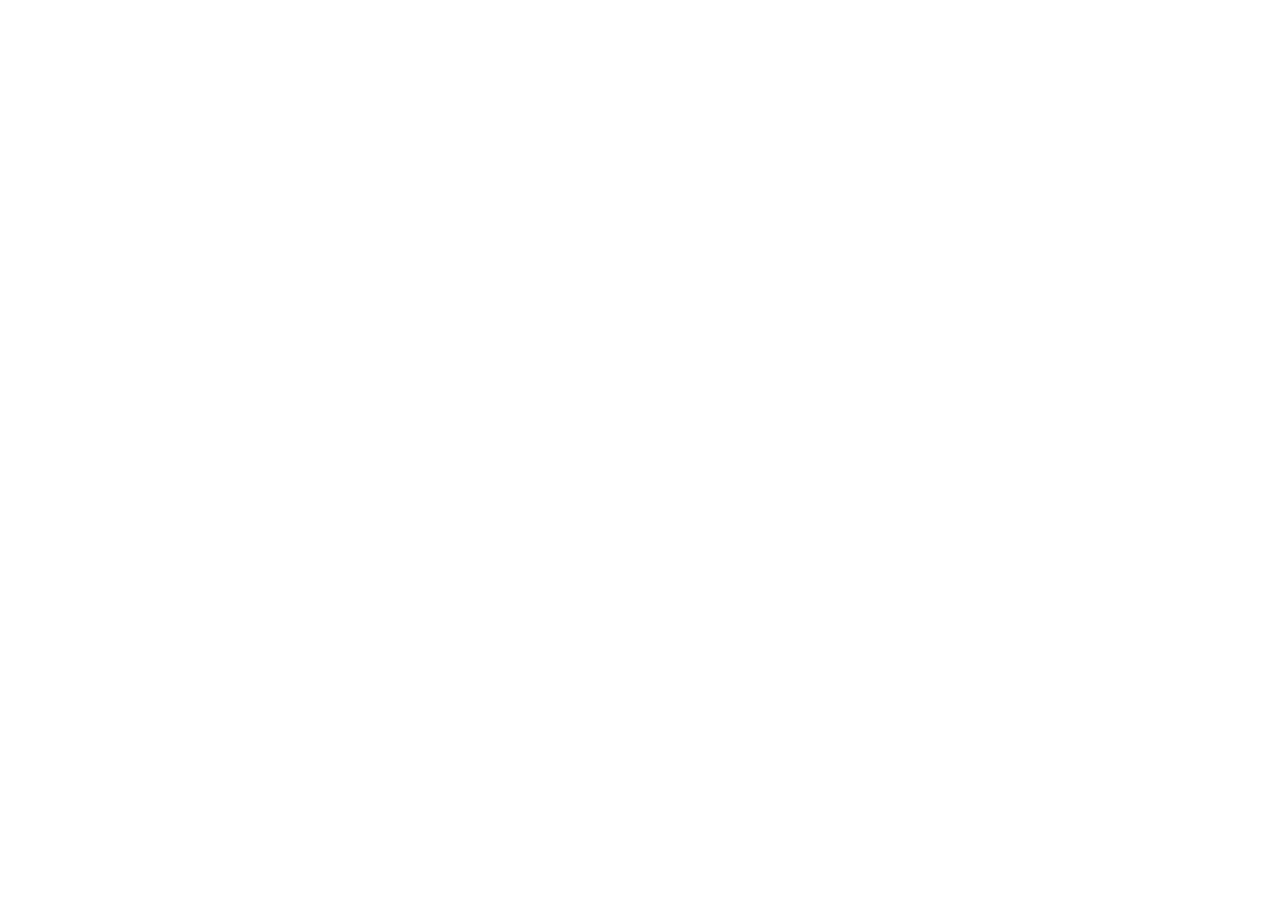
==== static/index.html @ 640d33e4 "dodanie szkieletu html" ====
<!DOCTYPE html>
<html lang="pl" data-theme="light">
<head>
  <meta charset="UTF-8">
  <meta name="viewport" content="width=device-width, initial-scale=1">
  <title>Personal Dashboard</title>
  <link rel="stylesheet" href="/static/style.css">
</head>
<body>

     <main id="grid" class="grid">









     </main>
     <script src="/static/app.js"></script>
</body>
</html>
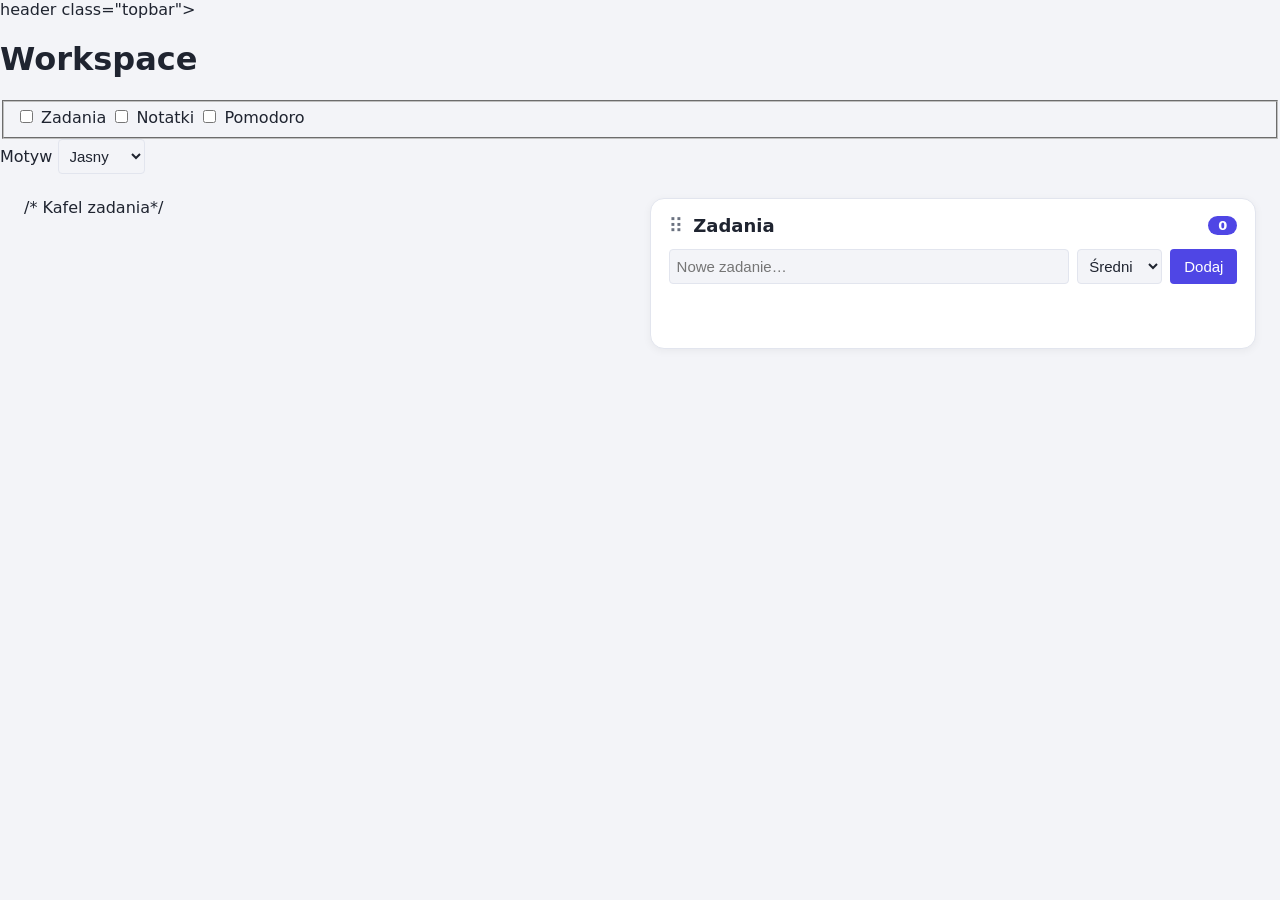
==== commit 44145689: "zrobienie szkieletu strony i darkmode" ====
--- a/static/index.html
+++ b/static/index.html
@@ -3,22 +3,56 @@
 <head>
   <meta charset="UTF-8">
   <meta name="viewport" content="width=device-width, initial-scale=1">
-  <title>Personal Dashboard</title>
+  <title>Workspace</title>
   <link rel="stylesheet" href="/static/style.css">
 </head>
 <body>
+header class="topbar">
+    <h1>Workspace</h1>
 
-     <main id="grid" class="grid">
+    <div class="controls">
+      <fieldset class="tile-toggles" aria-label="Widoczność kafelków">
+        <label><input type="checkbox" data-toggle="tasks"> Zadania</label>
+        <label><input type="checkbox" data-toggle="notes"> Notatki</label>
+        <label><input type="checkbox" data-toggle="pomodoro"> Pomodoro</label>
+      </fieldset>
 
+      <label class="theme-picker">
+        Motyw
+        <select id="theme-select">
+          <option value="light">Jasny</option>
+          <option value="dark">Ciemny</option>
+          <option value="ocean">Ocean</option>
+          <option value="forest">Las</option>
+        </select>
+      </label>
+    </div>
+  </header>
 
+  <main id="grid" class="grid">
 
+    /* Kafel zadania*/
+    <section class="tile" data-tile="tasks">
+      <div class="tile-head">
+        <span class="drag-handle" title="Przeciągnij, aby zmienić kolejność" aria-label="Uchwyt przeciągania">⠿</span>
+        <h2>Zadania</h2>
+        <span id="tasks-count" class="badge">0</span>
+      </div>
 
+      <form id="task-form" class="row">
+        <input id="task-title" type="text" placeholder="Nowe zadanie…" maxlength="200" required>
+        <select id="task-priority" aria-label="Priorytet">
+          <option value="low">Niski</option>
+          <option value="medium" selected>Średni</option>
+          <option value="high">Wysoki</option>
+        </select>
+        <button type="submit">Dodaj</button>
+      </form>
 
-
-
-
-
-     </main>
+      <ul id="task-list" class="task-list"></ul>
+      <p id="tasks-empty" class="muted" hidden>Brak zadań. Dodaj pierwsze!</p>
+    </section>
+    
      <script src="/static/app.js"></script>
 </body>
 </html>
--- a/static/style.css
+++ b/static/style.css
@@ -0,0 +1,176 @@
+:root,
+[data-theme="light"] {
+  --bg: #f3f4f8;
+  --surface: #ffffff;
+  --text: #1f2430;
+  --muted: #6b7280;
+  --border: #e2e5ee;
+  --accent: #4f46e5;
+  --accent-text: #ffffff;
+  --danger: #dc2626;
+  --high: #dc2626;
+  --medium: #d97706;
+  --low: #16a34a;
+}
+
+[data-theme="dark"] {
+  --bg: #12141a;
+  --surface: #1c1f29;
+  --text: #e8eaf0;
+  --muted: #9aa1b2;
+  --border: #2d3140;
+  --accent: #818cf8;
+  --accent-text: #11131a;
+  --danger: #f87171;
+  --high: #f87171;
+  --medium: #fbbf24;
+  --low: #4ade80;
+}
+
+* { box-sizing: border-box; }
+
+body {
+  margin: 0;
+  font-family: system-ui, -apple-system, "Segoe UI", Roboto, sans-serif;
+  background: var(--bg);
+  color: var(--text);
+  transition: background 0.2s, color 0.2s;
+}
+
+/*układ siatki i kafelków*/
+.grid {
+  display: grid;
+  grid-template-columns: repeat(auto-fit, minmax(320px, 1fr));
+  gap: 1.25rem;
+  padding: 1.5rem;
+  align-items: start;
+}
+
+.tile {
+  background: var(--surface);
+  border: 1px solid var(--border);
+  border-radius: 14px;
+  padding: 1rem 1.1rem 1.2rem;
+  box-shadow: 0 2px 8px rgba(0, 0, 0, 0.05);
+  display: flex;
+  flex-direction: column;
+  gap: 0.8rem;
+  transition: box-shadow 0.15s, transform 0.15s, opacity 0.15s;
+}
+.tile[hidden], .tile.is-hidden { display: none; }
+.tile.dragging { opacity: 0.45; }
+.tile.drag-over { box-shadow: 0 0 0 3px var(--accent); transform: scale(1.01); }
+
+.tile-head { display: flex; align-items: center; gap: 0.6rem; }
+.tile-head h2 { margin: 0; font-size: 1.05rem; flex: 1; }
+.drag-handle { cursor: grab; color: var(--muted); font-size: 1.3rem; user-select: none; line-height: 1; }
+.drag-handle:active { cursor: grabbing; }
+
+.badge {
+  background: var(--accent);
+  color: var(--accent-text);
+  border-radius: 999px;
+  padding: 0.1rem 0.6rem;
+  font-size: 0.8rem;
+  font-weight: 600;
+}
+
+.tile-head {
+  display: flex;
+  align-items: center;
+  gap: 10px;
+}
+ 
+.tile-head h2 {
+  margin: 0;
+  font-size: 18px;
+  flex: 1;
+}
+ 
+.drag-handle {
+  cursor: grab;
+  font-size: 20px;
+  color: var(--muted);
+}
+ 
+.badge {
+  background: var(--accent);
+  color: var(--accent-text);
+  border-radius: 10px;
+  padding: 2px 10px;
+  font-size: 13px;
+}
+ 
+
+/*Formularze i przyciski*/
+.row {
+  display: flex;
+  gap: 8px;
+}
+ 
+.row.center {
+  justify-content: center;
+  flex-wrap: wrap;
+}
+ 
+input[type="text"],
+input[type="number"],
+select,
+textarea {
+  font-size: 15px;
+  padding: 7px;
+  border: 1px solid var(--border);
+  border-radius: 4px;
+  background: var(--bg);
+  color: var(--text);
+}
+ 
+input[type="text"] {
+  flex: 1;
+  min-width: 0;
+}
+ 
+textarea {
+  width: 100%;
+}
+ 
+button {
+  font-size: 15px;
+  padding: 7px 14px;
+  border: none;
+  border-radius: 4px;
+  background: var(--accent);
+  color: var(--accent-text);
+  cursor: pointer;
+}
+ 
+button:hover {
+  opacity: 0.85;
+}
+ 
+button.secondary {
+  background: var(--bg);
+  color: var(--text);
+  border: 1px solid var(--border);
+}
+ 
+button.danger {
+  background: transparent;
+  color: var(--high);
+  border: 1px solid var(--high);
+}
+ 
+button.icon {
+  background: transparent;
+  color: var(--muted);
+  padding: 2px 6px;
+}
+ 
+.muted {
+  color: var(--muted);
+}
+ 
+.small {
+  font-size: 13px;
+}
+ 
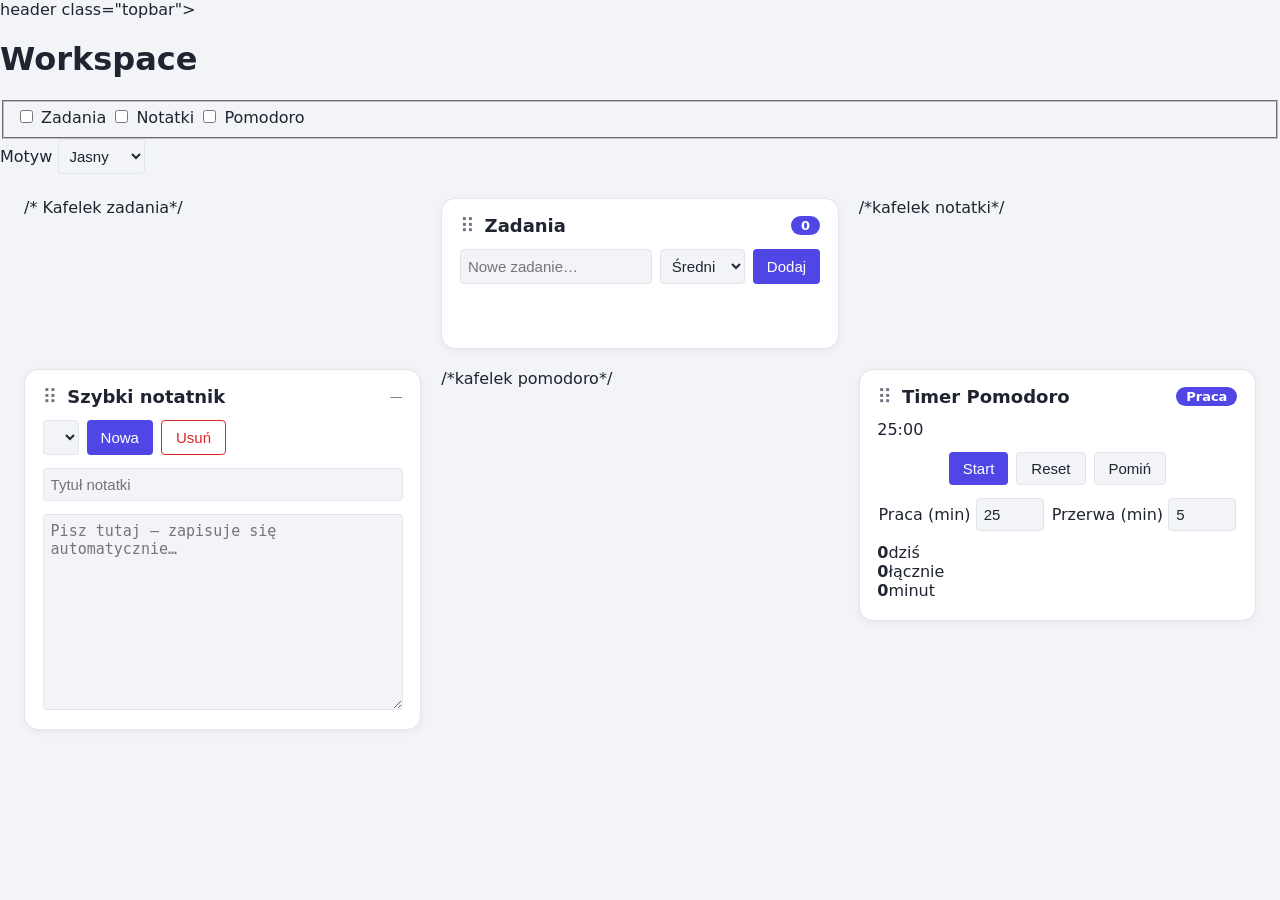
==== commit 571a5d9e: "dokonczenie szkieletu strony" ====
--- a/static/index.html
+++ b/static/index.html
@@ -31,7 +31,7 @@
 
   <main id="grid" class="grid">
 
-    /* Kafel zadania*/
+    /* Kafelek zadania*/
     <section class="tile" data-tile="tasks">
       <div class="tile-head">
         <span class="drag-handle" title="Przeciągnij, aby zmienić kolejność" aria-label="Uchwyt przeciągania">⠿</span>
@@ -52,6 +52,58 @@
       <ul id="task-list" class="task-list"></ul>
       <p id="tasks-empty" class="muted" hidden>Brak zadań. Dodaj pierwsze!</p>
     </section>
+
+    /*kafelek notatki*/
+    <section class="tile" data-tile="notes">
+      <div class="tile-head">
+        <span class="drag-handle" title="Przeciągnij, aby zmienić kolejność" aria-label="Uchwyt przeciągania">⠿</span>
+        <h2>Szybki notatnik</h2>
+        <span id="note-status" class="muted small">—</span>
+      </div>
+
+      <div class="row">
+        <select id="note-select" aria-label="Wybierz notatkę"></select>
+        <button id="note-new" type="button">Nowa</button>
+        <button id="note-delete" type="button" class="danger">Usuń</button>
+      </div>
+
+      <input id="note-title" type="text" placeholder="Tytuł notatki" maxlength="100">
+      <textarea id="note-content" rows="10" placeholder="Pisz tutaj – zapisuje się automatycznie…"></textarea>
+    </section>
+
+    /*kafelek pomodoro*/
+    <section class="tile" data-tile="pomodoro">
+      <div class="tile-head">
+        <span class="drag-handle" title="Przeciągnij, aby zmienić kolejność" aria-label="Uchwyt przeciągania">⠿</span>
+        <h2>Timer Pomodoro</h2>
+        <span id="pomo-mode" class="badge">Praca</span>
+      </div>
+
+      <div id="pomo-time" class="pomo-time" role="timer" aria-live="off">25:00</div>
+
+      <div class="row center">
+        <button id="pomo-start" type="button">Start</button>
+        <button id="pomo-reset" type="button" class="secondary">Reset</button>
+        <button id="pomo-skip" type="button" class="secondary">Pomiń</button>
+      </div>
+
+      <div class="row center durations">
+        <label>Praca (min)
+          <input id="pomo-work" type="number" min="1" max="120" value="25">
+        </label>
+        <label>Przerwa (min)
+          <input id="pomo-break" type="number" min="1" max="120" value="5">
+        </label>
+      </div>
+
+      <div class="stats">
+        <div><strong id="pomo-today">0</strong><span>dziś</span></div>
+        <div><strong id="pomo-total">0</strong><span>łącznie</span></div>
+        <div><strong id="pomo-minutes">0</strong><span>minut</span></div>
+      </div>
+    </section>
+
+  </main>
     
      <script src="/static/app.js"></script>
 </body>
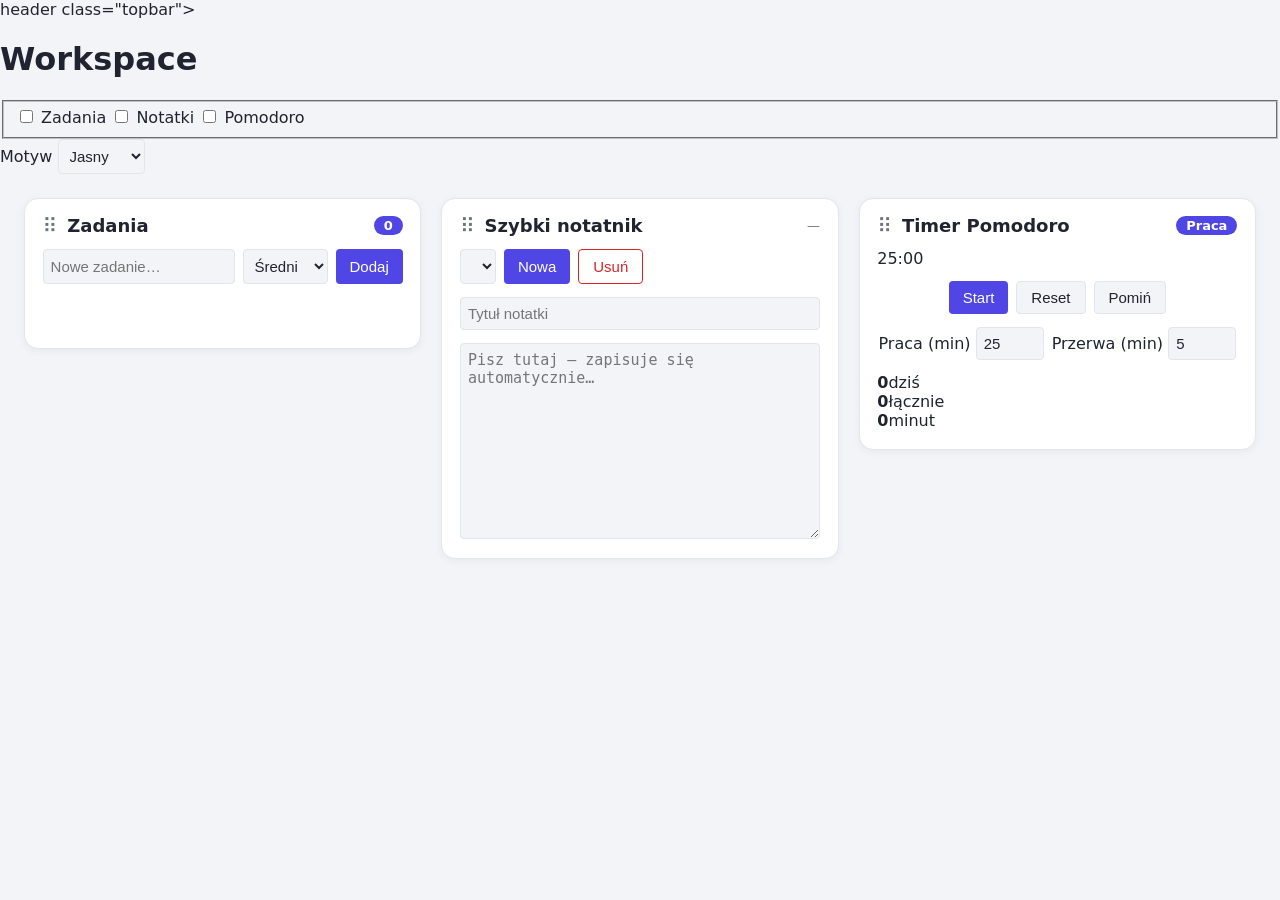
==== commit 0a0927c6: "fix komentarzy" ====
--- a/static/index.html
+++ b/static/index.html
@@ -31,7 +31,7 @@
 
   <main id="grid" class="grid">
 
-    /* Kafelek zadania*/
+    <!-- kafelek zadań -->
     <section class="tile" data-tile="tasks">
       <div class="tile-head">
         <span class="drag-handle" title="Przeciągnij, aby zmienić kolejność" aria-label="Uchwyt przeciągania">⠿</span>
@@ -53,7 +53,7 @@
       <p id="tasks-empty" class="muted" hidden>Brak zadań. Dodaj pierwsze!</p>
     </section>
 
-    /*kafelek notatki*/
+    <!-- kafelek notatki -->
     <section class="tile" data-tile="notes">
       <div class="tile-head">
         <span class="drag-handle" title="Przeciągnij, aby zmienić kolejność" aria-label="Uchwyt przeciągania">⠿</span>
@@ -71,7 +71,7 @@
       <textarea id="note-content" rows="10" placeholder="Pisz tutaj – zapisuje się automatycznie…"></textarea>
     </section>
 
-    /*kafelek pomodoro*/
+    <!-- kafelek pomodoro -->
     <section class="tile" data-tile="pomodoro">
       <div class="tile-head">
         <span class="drag-handle" title="Przeciągnij, aby zmienić kolejność" aria-label="Uchwyt przeciągania">⠿</span>
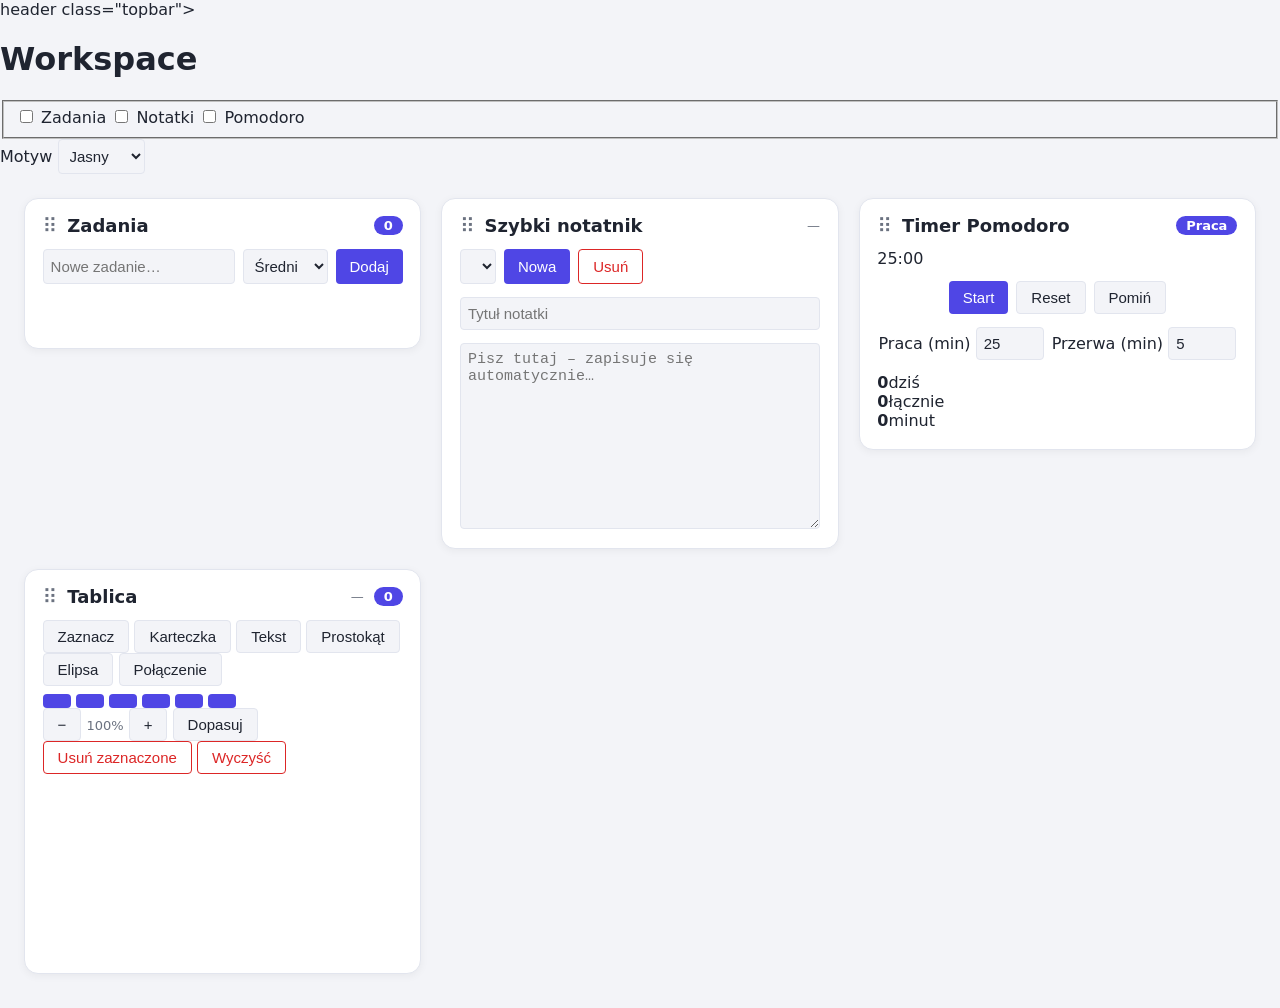
==== commit 2441721e: "dodanie szkieletu tablicy do html" ====
--- a/static/index.html
+++ b/static/index.html
@@ -102,11 +102,61 @@
         <div><strong id="pomo-minutes">0</strong><span>minut</span></div>
       </div>
     </section>
+  
+     <!---- kafelek tablicy -->
+    <section class="tile" data-tile="board">
+      <div class="tile-head">
+        <span class="drag-handle" title="Przeciągnij, aby zmienić kolejność" aria-label="Uchwyt przeciągania">⠿</span>
+        <h2>Tablica</h2>
+        <span id="board-status" class="muted small">—</span>
+        <span id="board-count" class="badge" title="Liczba elementów">0</span>
+      </div>
+
+      <div class="board-toolbar" role="toolbar" aria-label="Narzędzia tablicy">
+        <div class="tool-group">
+          <button type="button" class="tool secondary active" data-tool="select" title="Zaznacz i przesuwaj (V)">Zaznacz</button>
+          <button type="button" class="tool secondary" data-tool="sticky" title="Karteczka (N)">Karteczka</button>
+          <button type="button" class="tool secondary" data-tool="text" title="Tekst (T)">Tekst</button>
+          <button type="button" class="tool secondary" data-tool="rect" title="Prostokąt (R)">Prostokąt</button>
+          <button type="button" class="tool secondary" data-tool="ellipse" title="Elipsa (E)">Elipsa</button>
+          <button type="button" class="tool secondary" data-tool="connect" title="Połączenie – strzałka między elementami (C)">Połączenie</button>
+        </div>
+
+        <div class="tool-group" role="group" aria-label="Kolor">
+          <button type="button" class="swatch active" data-color="yellow" title="Żółty" aria-label="Żółty"></button>
+          <button type="button" class="swatch" data-color="orange" title="Pomarańczowy" aria-label="Pomarańczowy"></button>
+          <button type="button" class="swatch" data-color="pink" title="Różowy" aria-label="Różowy"></button>
+          <button type="button" class="swatch" data-color="purple" title="Fioletowy" aria-label="Fioletowy"></button>
+          <button type="button" class="swatch" data-color="blue" title="Niebieski" aria-label="Niebieski"></button>
+          <button type="button" class="swatch" data-color="green" title="Zielony" aria-label="Zielony"></button>
+        </div>
+
+        <div class="tool-group">
+          <button type="button" id="board-zoom-out" class="secondary" title="Oddal" aria-label="Oddal">−</button>
+          <span id="board-zoom-label" class="muted small zoom-label">100%</span>
+          <button type="button" id="board-zoom-in" class="secondary" title="Przybliż" aria-label="Przybliż">+</button>
+          <button type="button" id="board-fit" class="secondary" title="Dopasuj widok do zawartości">Dopasuj</button>
+        </div>
+
+        <div class="tool-group">
+          <button type="button" id="board-delete" class="danger" disabled title="Usuń zaznaczony element (Delete)">Usuń zaznaczone</button>
+          <button type="button" id="board-clear" class="danger" title="Usuń wszystko z tablicy">Wyczyść</button>
+        </div>
+      </div>
+
+      <div id="board-viewport" class="board-viewport" tabindex="0" data-tool="select">
+        <div id="board-world" class="board-world">
+          <svg id="board-links" class="board-links" aria-hidden="true"></svg>
+        </div>
+        <p id="board-empty" class="board-empty muted" hidden>
+          Tablica jest pusta.<br>Wybierz narzędzie (np. „Karteczka”) i kliknij na tablicy.
+        </p>
+        <p id="board-hint" class="board-hint muted small"></p>
+      </div>
+    </section>
 
   </main>
-    
-     <script src="/static/app.js"></script>
+
+  <script src="/static/app.js"></script>
 </body>
 </html>
-
-
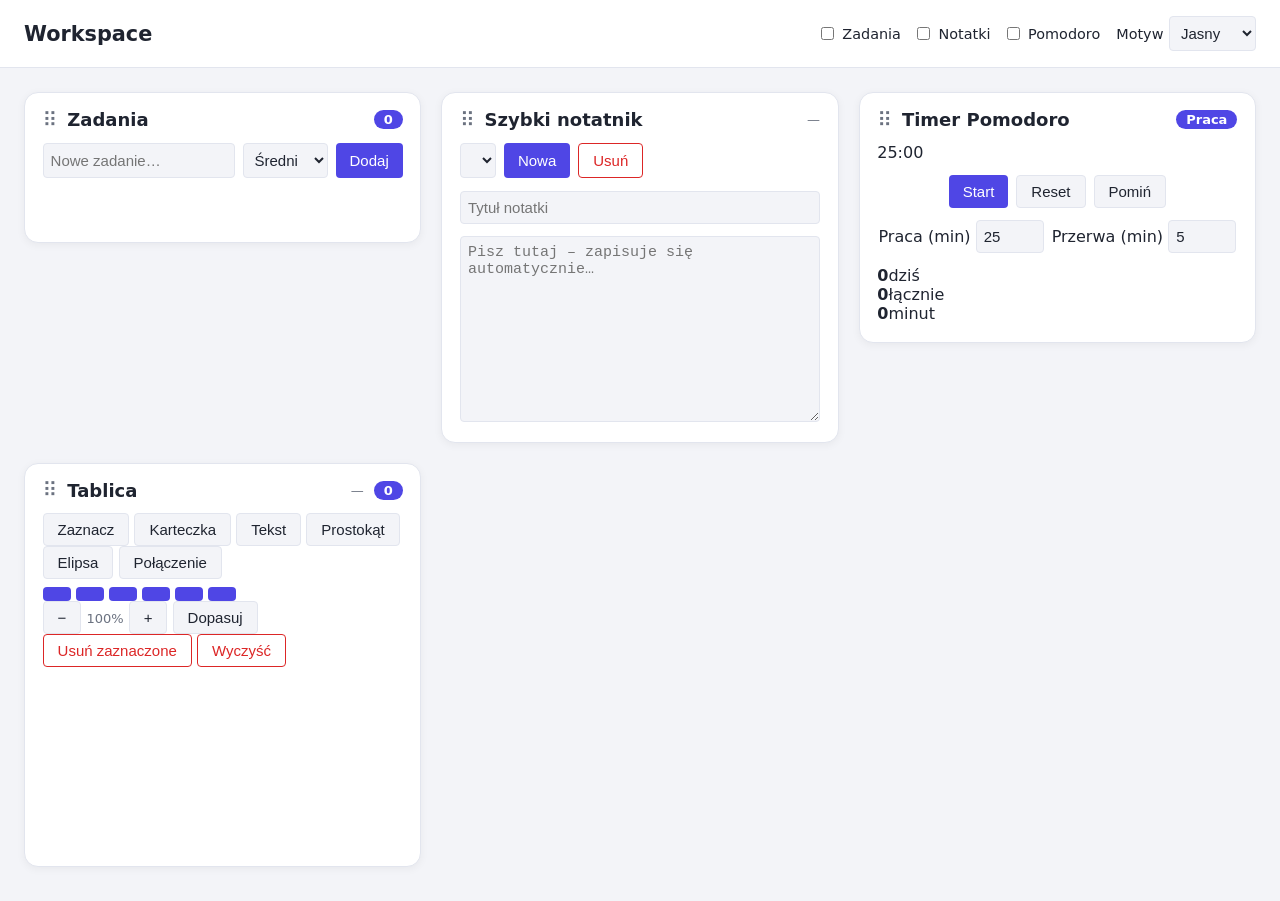
==== commit 0a2dd193: "poprawienie headera" ====
--- a/static/index.html
+++ b/static/index.html
@@ -7,7 +7,7 @@
   <link rel="stylesheet" href="/static/style.css">
 </head>
 <body>
-header class="topbar">
+<header class="topbar">
     <h1>Workspace</h1>
 
     <div class="controls">
--- a/static/style.css
+++ b/static/style.css
@@ -27,6 +27,34 @@
   --low: #4ade80;
 }
 
+[data-theme="ocean"] {
+  --bg: #e6f3fa;
+  --surface: #f8fcff;
+  --text: #0b2b3d;
+  --muted: #53798c;
+  --border: #c3dfee;
+  --accent: #0284c7;
+  --accent-text: #ffffff;
+  --danger: #be123c;
+  --high: #be123c;
+  --medium: #c2410c;
+  --low: #0f766e;
+}
+
+[data-theme="forest"] {
+  --bg: #e9f1e8;
+  --surface: #f9fcf8;
+  --text: #1c2b1e;
+  --muted: #5c7260;
+  --border: #cfe0cd;
+  --accent: #2f7d4f;
+  --accent-text: #ffffff;
+  --danger: #b91c1c;
+  --high: #b91c1c;
+  --medium: #a16207;
+  --low: #15803d;
+}
+
 * { box-sizing: border-box; }
 
 body {
@@ -36,6 +64,22 @@
   color: var(--text);
   transition: background 0.2s, color 0.2s;
 }
+
+/* Pasek górny i */
+.topbar {
+  display: flex;
+  flex-wrap: wrap;
+  align-items: center;
+  justify-content: space-between;
+  gap: 1rem;
+  padding: 1rem 1.5rem;
+  background: var(--surface);
+  border-bottom: 1px solid var(--border);
+}
+.topbar h1 { margin: 0; font-size: 1.3rem; }
+.controls { display: flex; flex-wrap: wrap; align-items: center; gap: 1rem; }
+.tile-toggles { display: flex; flex-wrap: wrap; gap: 0.4rem 0.75rem; border: 0; margin: 0; padding: 0; min-width: 0; font-size: 0.9rem; }
+.tile-toggles label, .theme-picker { display: flex; align-items: center; gap: 0.35rem; font-size: 0.9rem; }
 
 /*układ siatki i kafelków*/
 .grid {
